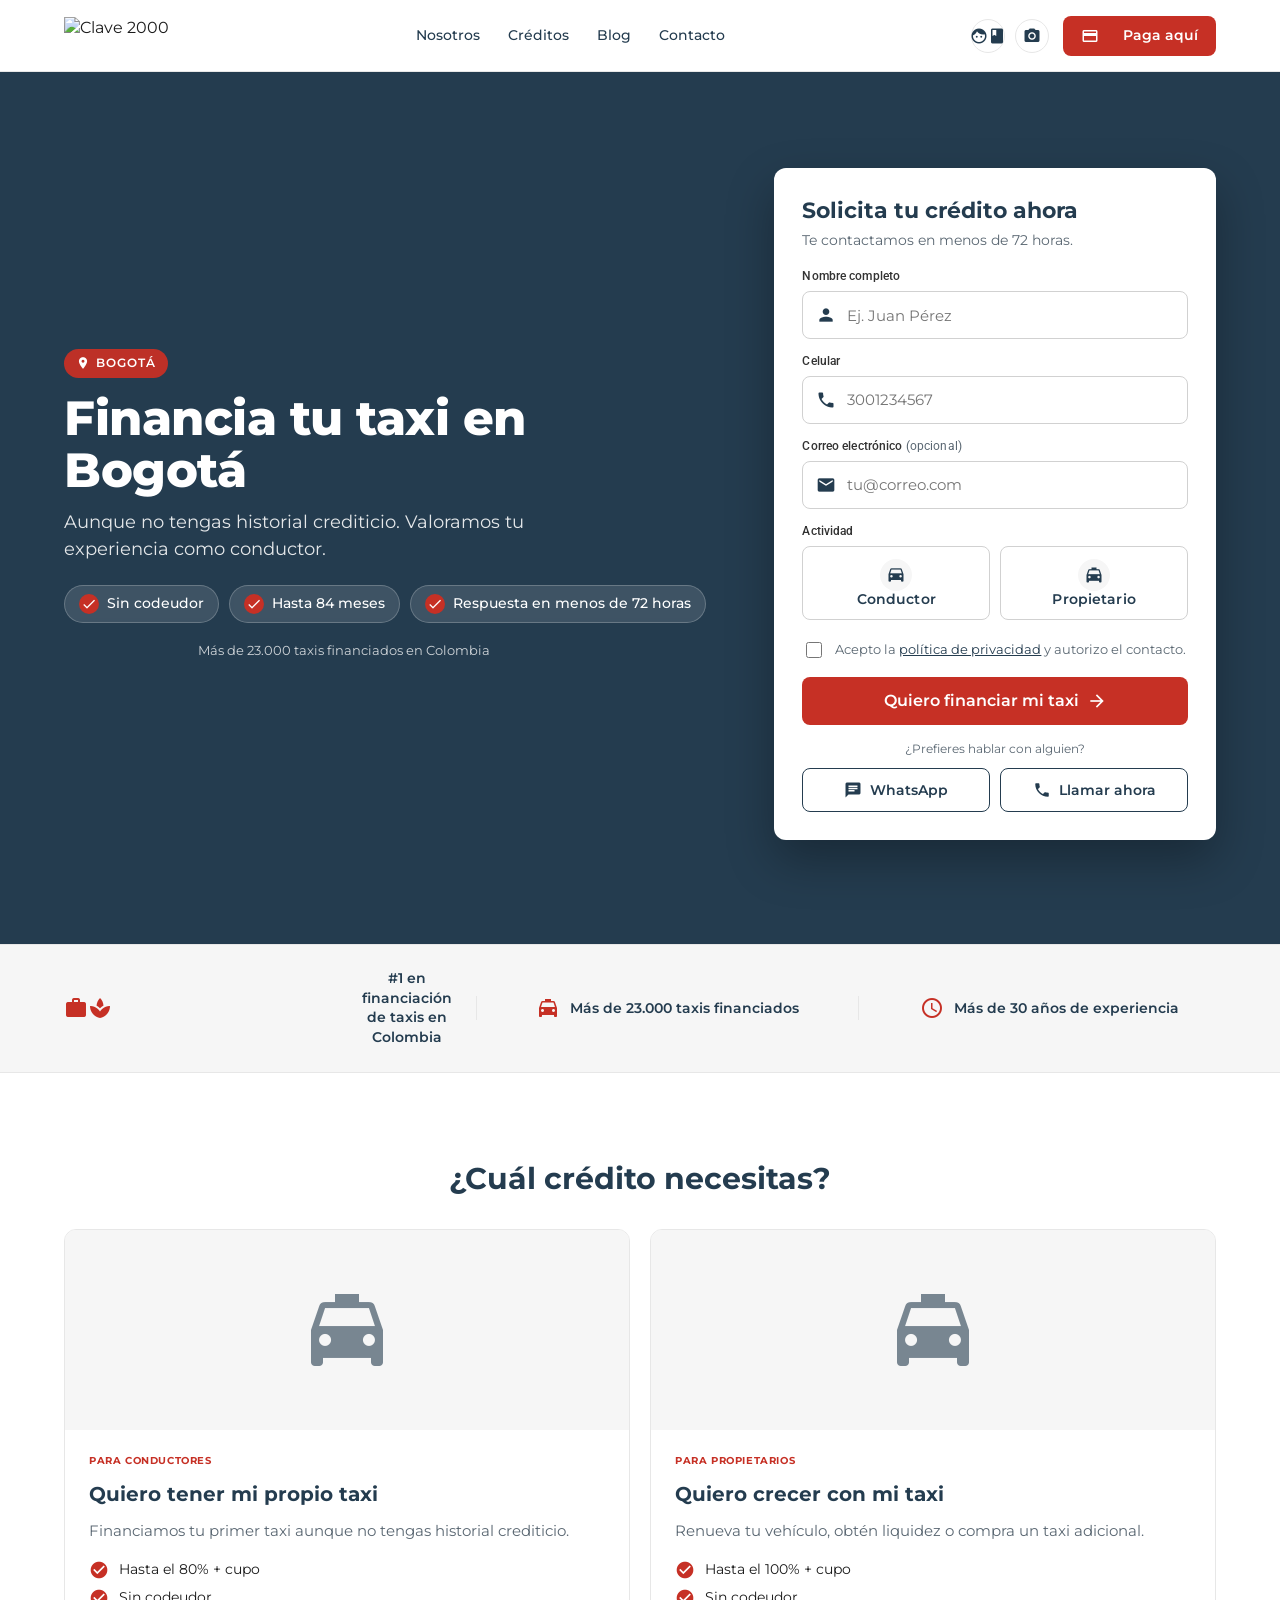
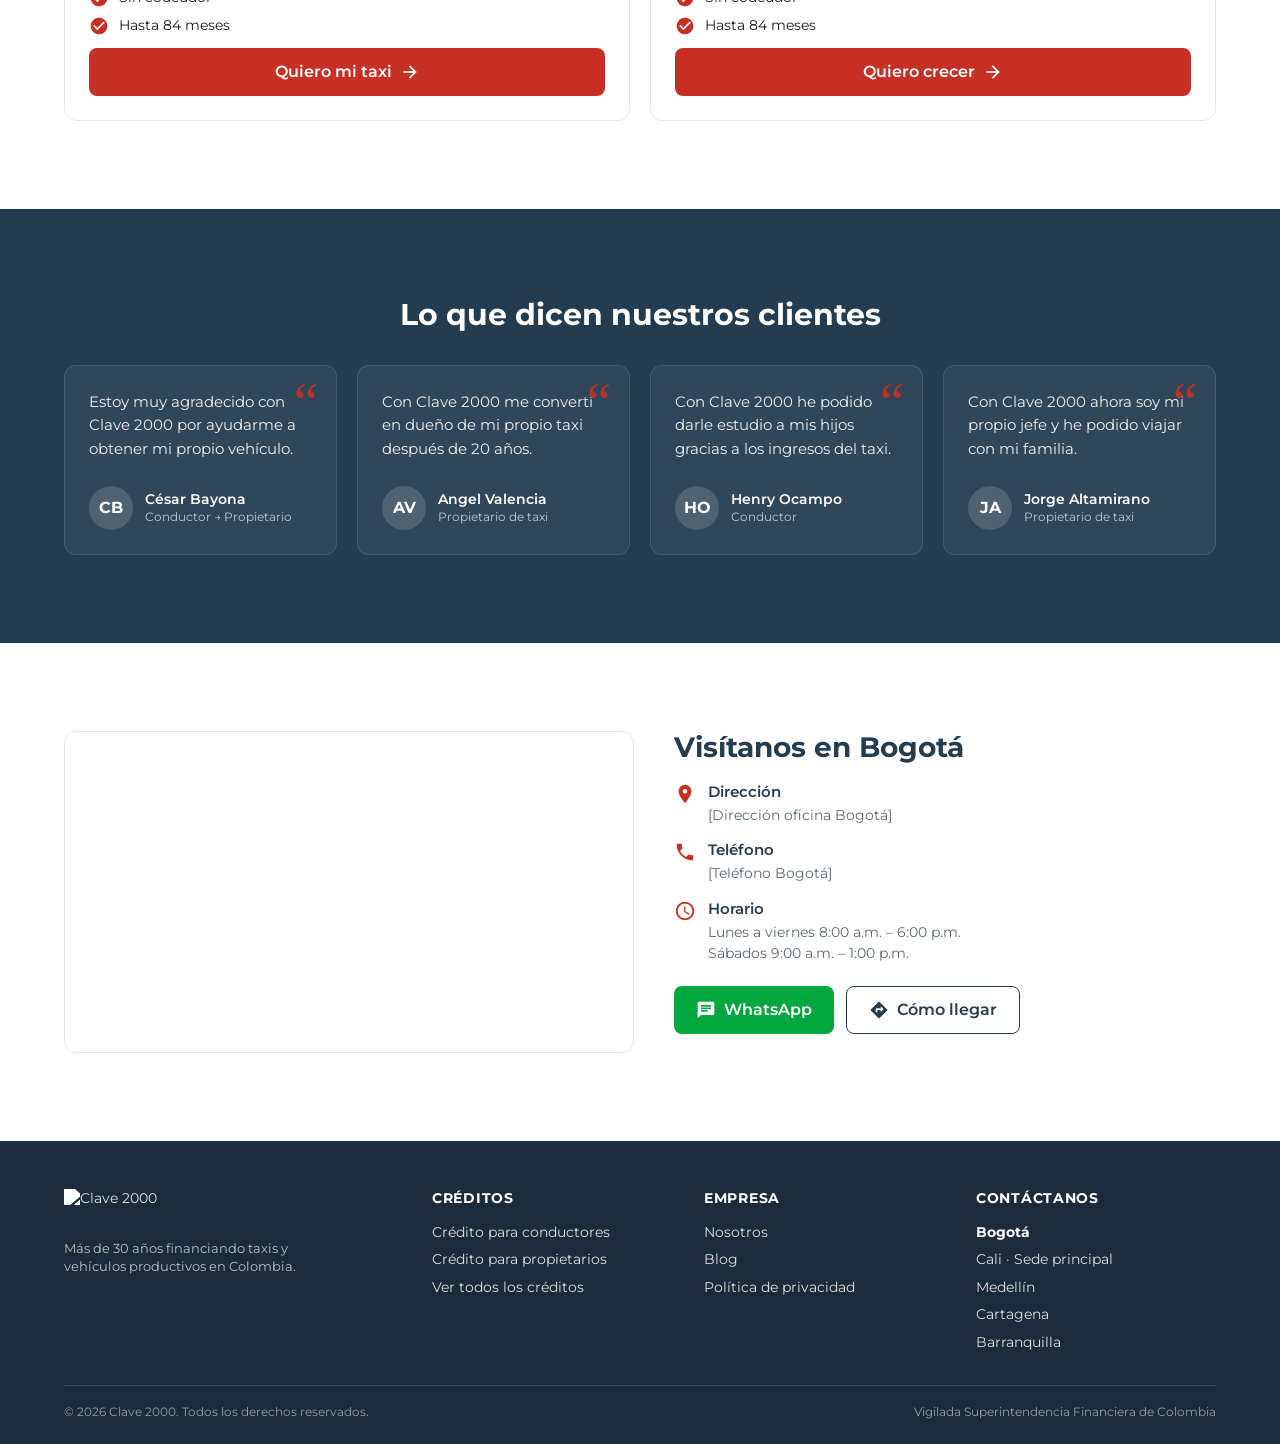
==== landing-taxistas-bogota-v1.html @ 1cb68891 "primera iteración" ====
<!doctype html>
<html lang="es">
<head>
<meta charset="utf-8" />
<meta name="viewport" content="width=device-width,initial-scale=1,viewport-fit=cover" />
<title>Crédito para taxistas en Bogotá | Clave 2000</title>
<meta name="description" content="Financia tu taxi en Bogotá con Clave 2000. Sin codeudor, hasta 84 meses y respuesta en menos de 72 horas. Más de 23.000 taxis financiados en Colombia." />

<!--
  CAMBIOS PRINCIPALES vs LANDING ACTUAL:
  1. Hero rediseñado: copy transaccional, geo-específico Bogotá, sin historial crediticio destacado
  2. Formulario en hero, simplificado a 4 campos (nombre, celular, correo opcional, actividad)
  3. WhatsApp y teléfono visibles en hero como canales alternativos
  4. Diferenciadores fuertes (sin codeudor, 84 meses, 72h) en hero, no enterrados
  5. Banda de trust con cifras reales (#1, 23.000+ taxis, 30+ años) — pendiente validar #1
  6. Sección de productos reducida a 2 cards (solo taxistas), copies outcome-focused
  7. Eliminadas referencias a camiones / vehículos productivos genéricos
  8. Nueva sección de oficina Bogotá con mapa
  9. Bugs corregidos: testimonios deduplicados, contador "Más de 0" reemplazado
  10. CTA principal: "Quiero financiar mi taxi" (outcome) reemplaza "Recibir asesoría" (process)
-->

<link rel="preconnect" href="https://fonts.googleapis.com" />
<link rel="preconnect" href="https://fonts.gstatic.com" crossorigin />
<link rel="preconnect" href="https://fonts.gstatic.com" crossorigin />
<link href="https://fonts.googleapis.com/css2?family=Montserrat:wght@400;500;600;700;800&family=Roboto:wght@400;500&display=swap" rel="stylesheet" />
<link href="https://fonts.googleapis.com/icon?family=Material+Icons" rel="stylesheet" />

<style>
/* =========================================================
   Design tokens — Clave 2000
   (Equivalente a colors_and_type.css del sistema de diseño)
   ========================================================= */
:root{
  --c-navy:#243C4F;
  --c-navy-90:rgba(36,60,79,0.9);
  --c-navy-70:rgba(36,60,79,0.7);
  --c-navy-60:rgba(36,60,79,0.6);
  --c-red:#C63025;
  --c-red-hover:#C52B27;
  --c-red-dark:#A82119;
  --c-white:#FFFFFF;
  --c-bg-soft:#F6F6F6;
  --c-bg-cool:#F2F4F6;
  --c-border:#E7E7E7;
  --c-border-strong:#D1D1D1;
  --c-text:#1B1B1B;
  --c-text-muted:#5A6772;
  --c-text-label:#333333;
  --c-whatsapp:#00A63E;

  --r-input:8px;
  --r-button:8px;
  --r-card:12px;
  --r-pill:200px;

  --h-input:48px;
  --h-button:48px;
  --h-navbar:72px;

  --shadow-card:0 8px 28px rgba(36,60,79,0.12);
  --shadow-form:0 20px 48px rgba(0,0,0,0.30);
  --shadow-focus:0 0 0 3px rgba(198,48,37,0.25);

  --font-display:'Montserrat',system-ui,-apple-system,Segoe UI,Roboto,sans-serif;
  --font-label:'Roboto','Montserrat',system-ui,sans-serif;

  --container:1200px;
  --gutter:24px;
}

*{box-sizing:border-box}
html,body{margin:0;padding:0}
body{
  font-family:var(--font-display);
  color:var(--c-text);
  background:var(--c-white);
  -webkit-font-smoothing:antialiased;
  -moz-osx-font-smoothing:grayscale;
  line-height:1.4;
}
img{max-width:100%;display:block}
a{color:inherit;text-decoration:none}
button{font-family:inherit;cursor:pointer;border:none;background:none}

.container{
  width:100%;
  max-width:var(--container);
  margin:0 auto;
  padding:0 var(--gutter);
}

/* Reusables ------------------------------------------------ */
.btn{
  display:inline-flex;
  align-items:center;
  justify-content:center;
  gap:8px;
  height:var(--h-button);
  padding:0 22px;
  border-radius:var(--r-button);
  font-family:var(--font-display);
  font-weight:600;
  font-size:16px;
  line-height:1;
  transition:background .15s ease, transform .15s ease, box-shadow .15s ease;
  min-height:44px;
  white-space:nowrap;
}
.btn:focus-visible{outline:none;box-shadow:var(--shadow-focus)}
.btn-primary{background:var(--c-red);color:#fff}
.btn-primary:hover{background:var(--c-red-hover)}
.btn-primary:active{background:var(--c-red-dark)}
.btn-outline{
  background:#fff;
  color:var(--c-navy);
  border:1px solid var(--c-navy);
}
.btn-outline:hover{background:var(--c-navy);color:#fff}
.btn-whatsapp{background:var(--c-whatsapp);color:#fff}
.btn-whatsapp:hover{filter:brightness(0.95)}
.btn-block{width:100%}

.material-icons{font-size:20px;line-height:1;vertical-align:middle}

.section{padding:64px 0}
.section h2{
  font-family:var(--font-display);
  font-weight:700;
  font-size:30px;
  color:var(--c-navy);
  margin:0 0 32px;
  text-align:center;
  line-height:1.2;
}

/* =========================================================
   NAVBAR
   ========================================================= */
.navbar{
  position:sticky;
  top:0;
  z-index:50;
  height:var(--h-navbar);
  background:#fff;
  border-bottom:1px solid var(--c-border);
}
.navbar .container{
  height:100%;
  display:flex;
  align-items:center;
  justify-content:space-between;
  gap:16px;
}
.nav-logo img{height:38px;width:auto}
.nav-links{
  display:flex;
  gap:28px;
  list-style:none;
  margin:0;
  padding:0;
  font-size:14px;
  font-weight:500;
  color:var(--c-navy);
}
.nav-links a:hover{color:var(--c-red)}
.nav-right{display:flex;align-items:center;gap:14px}
.nav-social{display:flex;gap:10px;color:var(--c-navy)}
.nav-social a{
  width:34px;height:34px;
  display:inline-flex;align-items:center;justify-content:center;
  border-radius:50%;
  border:1px solid var(--c-border);
  transition:background .15s ease, color .15s ease;
}
.nav-social a:hover{background:var(--c-navy);color:#fff;border-color:var(--c-navy)}

.nav-pay{
  display:inline-flex;
  align-items:center;
  gap:6px;
  padding:0 18px;
  height:40px;
  border-radius:var(--r-button);
  background:var(--c-red);
  color:#fff;
  font-weight:600;
  font-size:14px;
}
.nav-pay:hover{background:var(--c-red-hover)}
.nav-wa-mobile{
  display:none;
  align-items:center;
  justify-content:center;
  width:40px;height:40px;
  background:var(--c-whatsapp);
  color:#fff;
  border-radius:50%;
}
.nav-burger{
  display:none;
  width:40px;height:40px;
  align-items:center;justify-content:center;
  border-radius:8px;
  color:var(--c-navy);
}

/* =========================================================
   HERO
   ========================================================= */
.hero{
  position:relative;
  color:#fff;
  overflow:hidden;
  /* TODO_CLIENTE: validar que la imagen final muestre taxi amarillo + conductor + Bogotá.
     Imagen actual: assets/bogota.jpg + overlay navy para garantizar contraste del texto. */
  background-color:var(--c-navy);
  background-image:
    linear-gradient(180deg, rgba(36,60,79,0.55) 0%, rgba(36,60,79,0.78) 100%),
    url('assets/bogota.jpg');
  background-size:cover;
  background-position:center;
  background-repeat:no-repeat;
}
.hero-inner{
  display:grid;
  grid-template-columns:1fr;
  gap:32px;
  align-items:center;
  padding:56px 0 64px;
  position:relative;
  z-index:1;
}
.hero-visual{
  position:relative;
  display:flex;
  flex-direction:column;
  justify-content:center;
  padding:0;
  background:transparent;
}
.hero-eyebrow{
  display:inline-flex;
  align-items:center;
  gap:6px;
  font-size:12px;
  font-weight:600;
  letter-spacing:0.08em;
  text-transform:uppercase;
  color:#fff;
  background:rgba(198,48,37,0.95);
  padding:6px 12px;
  border-radius:var(--r-pill);
  align-self:flex-start;
  margin-bottom:14px;
}
.hero h1{
  font-family:var(--font-display);
  font-weight:800;
  font-size:32px;
  line-height:1.1;
  margin:0 0 12px;
  color:#fff;
  letter-spacing:-0.01em;
}
.hero .sub{
  font-size:16px;
  line-height:1.5;
  color:rgba(255,255,255,0.88);
  margin:0 0 22px;
  max-width:560px;
}
.chips{
  display:flex;
  flex-wrap:wrap;
  gap:10px;
  margin-bottom:18px;
}
.chip{
  display:inline-flex;
  align-items:center;
  gap:8px;
  background:rgba(255,255,255,0.12);
  border:1px solid rgba(255,255,255,0.22);
  color:#fff;
  font-weight:500;
  font-size:14px;
  padding:8px 14px;
  border-radius:var(--r-pill);
  backdrop-filter:blur(2px);
}
.chip .material-icons{color:#fff;background:var(--c-red);border-radius:50%;font-size:16px;padding:2px}
.trust-line{
  font-size:13px;
  color:rgba(255,255,255,0.78);
  display:flex;
  align-items:center;
  gap:6px;
}

/* Formulario card */
.form-card{
  background:#fff;
  color:var(--c-text);
  border-radius:var(--r-card);
  padding:28px;
  box-shadow:var(--shadow-form);
}
.form-card h2{
  text-align:left;
  margin:0 0 4px;
  font-size:22px;
  color:var(--c-navy);
  font-weight:700;
}
.form-card .muted{
  color:var(--c-text-muted);
  font-size:14px;
  margin:0 0 18px;
}
.field{margin-bottom:14px}
.field label{
  display:block;
  font-family:var(--font-label);
  font-weight:500;
  font-size:12px;
  color:var(--c-text-label);
  margin-bottom:6px;
  letter-spacing:0.01em;
}
.field label .opt{color:var(--c-text-muted);font-weight:400}
.input-wrap{
  position:relative;
  display:flex;
  align-items:center;
}
.input-wrap .material-icons{
  position:absolute;
  left:14px;
  top:50%;
  transform:translateY(-50%);
  color:var(--c-navy);
  font-size:20px;
  pointer-events:none;
}
.field input,
.field select{
  width:100%;
  height:var(--h-input);
  border:1px solid var(--c-border-strong);
  border-radius:var(--r-input);
  background:#fff;
  padding:0 14px 0 44px;
  font-family:var(--font-display);
  font-size:15px;
  color:var(--c-text);
  transition:border-color .15s ease, box-shadow .15s ease;
  appearance:none;
}
.field select{
  background-image:url("data:image/svg+xml;utf8,<svg xmlns='http://www.w3.org/2000/svg' width='12' height='8' viewBox='0 0 12 8' fill='none'><path d='M1 1l5 5 5-5' stroke='%23243C4F' stroke-width='2' stroke-linecap='round' stroke-linejoin='round'/></svg>");
  background-repeat:no-repeat;
  background-position:right 14px center;
  padding-right:36px;
}
.field input:focus,
.field select:focus{
  outline:none;
  border-color:var(--c-red);
  box-shadow:var(--shadow-focus);
}
.field.has-error input,
.field.has-error select{border-color:var(--c-red)}
.field .err{
  display:none;
  font-size:12px;
  color:var(--c-red);
  margin-top:4px;
}
.field.has-error .err{display:block}

.check{
  display:flex;
  align-items:flex-start;
  gap:10px;
  font-size:13px;
  color:var(--c-text-muted);
  margin:6px 0 16px;
  line-height:1.45;
}
.check input{margin-top:2px;accent-color:var(--c-red);width:16px;height:16px}
.check a{color:var(--c-navy);text-decoration:underline}

.alt-contact{
  margin-top:16px;
  text-align:center;
}
.alt-contact .alt-label{
  font-size:12px;
  color:var(--c-text-muted);
  margin-bottom:10px;
}
.alt-contact .alt-row{
  display:grid;
  grid-template-columns:1fr 1fr;
  gap:10px;
}
.alt-contact .btn{height:42px;font-size:14px;padding:0 12px}

/* Radio cards (Actividad) */
.radio-group{
  display:grid;
  grid-template-columns:1fr 1fr;
  gap:10px;
}
.radio-card{
  position:relative;
  display:flex;
  flex-direction:column;
  align-items:center;
  justify-content:center;
  gap:8px;
  padding:12px 6px;
  border:1.5px solid var(--c-border-strong);
  border-radius:var(--r-input);
  background:#fff;
  cursor:pointer;
  text-align:center;
  transition:border-color .15s ease, background .15s ease, transform .15s ease, box-shadow .15s ease;
}
.radio-card:hover{
  border-color:var(--c-navy);
  transform:translateY(-1px);
}
.radio-card input{
  position:absolute;
  opacity:0;
  inset:0;
  width:100%;
  height:100%;
  margin:0;
  cursor:pointer;
}
.radio-card .ico{
  width:32px;height:32px;
  border-radius:50%;
  background:var(--c-bg-soft);
  color:var(--c-navy);
  display:inline-flex;align-items:center;justify-content:center;
  transition:background .15s ease, color .15s ease;
}
.radio-card .ico .material-icons{font-size:20px}
.radio-card .label{
  font-family:var(--font-display);
  font-weight:600;
  font-size:14px;
  color:var(--c-navy);
  line-height:1.2;
  text-align:center;
  display:block;
  width:100%;
}
.radio-card:has(input:checked){
  border-color:var(--c-red);
  background:rgba(198,48,37,0.06);
  box-shadow:0 4px 14px rgba(198,48,37,0.10);
}
.radio-card:has(input:checked) .ico{
  background:var(--c-red);
  color:#fff;
}
.radio-card:has(input:checked) .label{color:var(--c-red)}
.radio-card:has(input:focus-visible){box-shadow:var(--shadow-focus)}
.field.has-error .radio-card{border-color:var(--c-red)}

/* Success state */
.form-success{
  display:none;
  text-align:center;
  padding:24px 8px;
}
.form-success .ok-ico{
  width:64px;height:64px;
  border-radius:50%;
  background:rgba(0,166,62,0.12);
  color:var(--c-whatsapp);
  display:inline-flex;align-items:center;justify-content:center;
  margin-bottom:16px;
}
.form-success .ok-ico .material-icons{font-size:40px}
.form-success h3{margin:0 0 8px;color:var(--c-navy);font-weight:700}
.form-success p{color:var(--c-text-muted);font-size:14px;margin:0 0 18px}
.form-card.is-sent .form-body{display:none}
.form-card.is-sent .form-success{display:block}

/* =========================================================
   TRUST BAND
   ========================================================= */
.trust-band{
  background:var(--c-bg-soft);
  padding:24px 0;
  border-top:1px solid var(--c-border);
  border-bottom:1px solid var(--c-border);
}
.trust-band .container{
  display:grid;
  grid-template-columns:1fr;
  gap:18px;
  align-items:center;
  text-align:center;
}
.trust-item{
  display:flex;
  align-items:center;
  justify-content:center;
  gap:10px;
  font-weight:600;
  font-size:14px;
  color:var(--c-navy);
  font-family:var(--font-display);
}
.trust-item .material-icons{color:var(--c-red);font-size:24px}

/* =========================================================
   PRODUCTOS
   ========================================================= */
.productos{background:#fff}
.cards{
  display:grid;
  grid-template-columns:1fr;
  gap:20px;
}
.product-card{
  border:1px solid var(--c-border);
  border-radius:var(--r-card);
  overflow:hidden;
  background:#fff;
  display:flex;
  flex-direction:column;
  transition:transform .2s ease, box-shadow .2s ease;
}
.product-card:hover{
  transform:translateY(-3px);
  box-shadow:var(--shadow-card);
}
.product-img{
  height:200px;
  background:var(--c-bg-soft);
  display:flex;align-items:center;justify-content:center;
  overflow:hidden;
}
.product-img img{width:100%;height:100%;object-fit:cover}
.product-img .placeholder-ico{font-size:96px;color:var(--c-navy-60)}
.product-body{padding:24px;display:flex;flex-direction:column;gap:12px;flex:1}
.eyebrow{
  font-family:var(--font-display);
  font-weight:700;
  font-size:10px;
  letter-spacing:0.06em;
  text-transform:uppercase;
  color:var(--c-red);
}
.product-body h3{
  margin:0;
  font-size:20px;
  font-weight:700;
  color:var(--c-navy);
}
.product-body p{
  margin:0;
  font-size:15px;
  color:var(--c-text-muted);
  line-height:1.5;
}
.benefit-list{
  list-style:none;
  padding:0;
  margin:6px 0 0;
  display:flex;
  flex-direction:column;
  gap:8px;
}
.benefit-list li{
  display:flex;
  align-items:center;
  gap:10px;
  font-size:14px;
  color:var(--c-text);
}
.benefit-list .material-icons{
  color:var(--c-red);
  font-size:20px;
}
.product-body .btn{margin-top:auto}

/* =========================================================
   TESTIMONIOS
   ========================================================= */
.testimonios{
  background:var(--c-navy);
  color:#fff;
}
.testimonios h2{color:#fff}
.testi-grid{
  display:grid;
  grid-template-columns:1fr;
  gap:20px;
}
.testi-card{
  background:rgba(255,255,255,0.06);
  border:1px solid rgba(255,255,255,0.10);
  border-radius:var(--r-card);
  padding:24px;
  position:relative;
}
.testi-card .quote-mark{
  font-family:Georgia,serif;
  font-size:54px;
  line-height:1;
  color:var(--c-red);
  position:absolute;
  top:10px;
  right:18px;
  opacity:0.9;
}
.testi-card .quote{
  font-size:15px;
  line-height:1.55;
  color:rgba(255,255,255,0.92);
  margin:0 0 18px;
  min-height:78px;
}
.testi-author{
  display:flex;
  align-items:center;
  gap:12px;
}
.avatar{
  width:44px;height:44px;
  border-radius:50%;
  background:rgba(255,255,255,0.15) center/cover;
  display:flex;align-items:center;justify-content:center;
  font-weight:700;
  color:#fff;
  font-size:16px;
}
.testi-name{font-weight:600;font-size:14px;color:#fff}
.testi-meta{font-size:12px;color:rgba(255,255,255,0.7)}

/* =========================================================
   OFICINA BOGOTÁ
   ========================================================= */
.oficina{background:#fff}
.oficina-grid{
  display:grid;
  grid-template-columns:1fr;
  gap:28px;
  align-items:stretch;
}
.map-wrap{
  border-radius:var(--r-card);
  overflow:hidden;
  border:1px solid var(--c-border);
  min-height:320px;
}
.map-wrap iframe{
  width:100%;
  height:100%;
  min-height:320px;
  border:0;
  display:block;
}
.oficina-info h2{text-align:left;margin-bottom:16px;font-size:28px}
.info-list{
  list-style:none;
  padding:0;
  margin:0 0 22px;
  display:flex;
  flex-direction:column;
  gap:14px;
}
.info-list li{
  display:flex;
  gap:12px;
  align-items:flex-start;
  font-size:15px;
  color:var(--c-text);
}
.info-list .material-icons{
  color:var(--c-red);
  font-size:22px;
  margin-top:2px;
  flex-shrink:0;
}
.info-list strong{display:block;color:var(--c-navy);font-weight:600;margin-bottom:2px}
.info-list span{color:var(--c-text-muted);font-size:14px}
.oficina-cta{display:flex;gap:12px;flex-wrap:wrap}

/* =========================================================
   FOOTER
   ========================================================= */
.footer{
  background:#1A2C3B;
  color:rgba(255,255,255,0.85);
  padding:48px 0 24px;
  font-size:14px;
}
.footer-grid{
  display:grid;
  grid-template-columns:1fr;
  gap:32px;
  margin-bottom:32px;
}
.footer h4{
  color:#fff;
  font-size:14px;
  font-weight:700;
  margin:0 0 14px;
  text-transform:uppercase;
  letter-spacing:0.05em;
}
.footer ul{list-style:none;margin:0;padding:0;display:flex;flex-direction:column;gap:8px}
.footer a:hover{color:var(--c-red)}
.footer-logo img{height:36px;margin-bottom:14px;filter:brightness(0) invert(1)}
.footer-bottom{
  border-top:1px solid rgba(255,255,255,0.12);
  padding-top:18px;
  font-size:12px;
  color:rgba(255,255,255,0.55);
  display:flex;
  justify-content:space-between;
  flex-wrap:wrap;
  gap:10px;
}

/* Sticky WhatsApp mobile */
.fab-wa{
  position:fixed;
  right:16px;
  bottom:16px;
  width:56px;height:56px;
  border-radius:50%;
  background:var(--c-whatsapp);
  color:#fff;
  display:none;
  align-items:center;justify-content:center;
  box-shadow:0 10px 24px rgba(0,166,62,0.35);
  z-index:60;
}
.fab-wa .material-icons{font-size:30px}

/* =========================================================
   BREAKPOINTS
   ========================================================= */
@media (min-width:768px){
  .hero h1{font-size:42px}
  .hero .sub{font-size:18px}
  .trust-band .container{
    grid-template-columns:1fr 1fr 1fr;
    gap:24px;
  }
  .trust-band .trust-item{justify-content:center;border-left:1px solid var(--c-border);padding-left:24px}
  .trust-band .trust-item:first-child{border-left:none;padding-left:0}
  .cards{grid-template-columns:1fr 1fr}
  .testi-grid{grid-template-columns:1fr 1fr}
  .oficina-grid{grid-template-columns:1.05fr 1fr;gap:40px}
  .alt-contact .alt-row{grid-template-columns:1fr 1fr}
  .footer-grid{grid-template-columns:1.4fr 1fr 1fr 1fr}
}

@media (min-width:1024px){
  .hero-inner{
    grid-template-columns:6fr 4fr;
    gap:48px;
    padding:96px 0 104px;
    min-height:520px;
  }
  .hero h1{font-size:48px;max-width:560px}
  .hero .sub{font-size:18px}
  .testi-grid{grid-template-columns:repeat(4,1fr)}
  .section{padding:88px 0}
}

@media (max-width:767px){
  .nav-links,.nav-social,.nav-pay{display:none}
  .nav-burger{display:inline-flex}
  .nav-wa-mobile{display:inline-flex}
  .fab-wa{display:inline-flex}
  .hero-inner{padding:36px 0 40px;min-height:360px}
  .hero h1{font-size:30px}
  .form-card{padding:22px;margin:0}
  .section{padding:48px 0}
  .section h2{font-size:24px;margin-bottom:24px}
  .oficina-info h2{font-size:22px}
}
</style>
</head>

<body>

<!-- =========================================================
     NAVBAR
     ========================================================= -->
<header class="navbar" role="banner">
  <div class="container">
    <a class="nav-logo" href="https://www.clave2000.com.co/" aria-label="Ir al inicio de Clave 2000">
      <img src="https://www.clave2000.com.co/wp-content/uploads/2026/03/LOGO-C2K-02.svg" alt="Clave 2000" />
    </a>

    <nav aria-label="Menú principal">
      <ul class="nav-links">
        <li><a href="https://www.clave2000.com.co/nosotros/">Nosotros</a></li>
        <li><a href="https://www.clave2000.com.co/creditos/">Créditos</a></li>
        <li><a href="https://www.clave2000.com.co/blog/">Blog</a></li>
        <li><a href="https://www.clave2000.com.co/contacto/">Contacto</a></li>
      </ul>
    </nav>

    <div class="nav-right">
      <div class="nav-social" aria-label="Redes sociales">
        <a href="#" aria-label="Facebook"><span class="material-icons" style="font-size:18px">facebook</span></a>
        <a href="#" aria-label="Instagram"><span class="material-icons" style="font-size:18px">photo_camera</span></a>
      </div>
      <a class="nav-pay" href="https://www.clave2000.com.co/paga-aqui/">
        <span class="material-icons" style="font-size:18px">payments</span> Paga aquí
      </a>
      <!-- TODO_CLIENTE: reemplazar el número placeholder por el número real de WhatsApp Bogotá -->
      <a class="nav-wa-mobile"
         href="https://wa.me/57XXXXXXXXXX?text=Hola%2C%20quiero%20información%20sobre%20crédito%20para%20mi%20taxi%20en%20Bogotá"
         aria-label="WhatsApp Clave 2000">
        <span class="material-icons" style="font-size:22px">chat</span>
      </a>
      <button class="nav-burger" aria-label="Abrir menú" type="button">
        <span class="material-icons">menu</span>
      </button>
    </div>
  </div>
</header>

<!-- =========================================================
     HERO
     ========================================================= -->
<section class="hero" aria-label="Crédito para taxistas en Bogotá">
  <div class="container">
    <div class="hero-inner">

      <!-- Columna izquierda: imagen + copy -->
      <div class="hero-visual" role="img"
           aria-label="Taxi amarillo recorriendo Bogotá">
        <span class="hero-eyebrow">
          <span class="material-icons" style="font-size:14px">place</span> Bogotá
        </span>

        <h1>Financia tu taxi en Bogotá</h1>
        <p class="sub">Aunque no tengas historial crediticio. Valoramos tu experiencia como conductor.</p>

        <div class="chips" role="list">
          <span class="chip" role="listitem">
            <span class="material-icons">check</span> Sin codeudor
          </span>
          <span class="chip" role="listitem">
            <span class="material-icons">check</span> Hasta 84 meses
          </span>
          <span class="chip" role="listitem">
            <span class="material-icons">check</span> Respuesta en menos de 72 horas
          </span>
        </div>

        <div class="trust-line">
          <span class="material-icons" style="font-size:16px">verified</span>
          Más de 23.000 taxis financiados en Colombia
        </div>
      </div>

      <!-- Columna derecha: formulario -->
      <aside class="form-card" id="form-card" aria-label="Formulario de solicitud de crédito">

        <div class="form-body">
          <h2>Solicita tu crédito ahora</h2>
          <p class="muted">Te contactamos en menos de 72 horas.</p>

          <!-- GTM: dispatch event 'envio_formulario_hero_bogota' on submit success -->
          <form id="lead-form" novalidate>
            <div class="field" data-field="nombre">
              <label for="nombre">Nombre completo</label>
              <div class="input-wrap">
                <span class="material-icons">person</span>
                <input type="text" id="nombre" name="nombre" autocomplete="name"
                       required minlength="3" placeholder="Ej. Juan Pérez" />
              </div>
              <div class="err">Por favor escribe tu nombre completo.</div>
            </div>

            <div class="field" data-field="celular">
              <label for="celular">Celular</label>
              <div class="input-wrap">
                <span class="material-icons">phone</span>
                <input type="tel" id="celular" name="celular" autocomplete="tel-national"
                       required inputmode="numeric" maxlength="10" placeholder="3001234567" />
              </div>
              <div class="err">Ingresa un celular válido de 10 dígitos.</div>
            </div>

            <div class="field" data-field="correo">
              <label for="correo">Correo electrónico <span class="opt">(opcional)</span></label>
              <div class="input-wrap">
                <span class="material-icons">mail</span>
                <input type="email" id="correo" name="correo" autocomplete="email"
                       placeholder="tu@correo.com" />
              </div>
              <div class="err">Ingresa un correo válido o déjalo en blanco.</div>
            </div>

            <div class="field" data-field="actividad" role="radiogroup" aria-label="Actividad">
              <label>Actividad</label>
              <div class="radio-group">
                <label class="radio-card">
                  <input type="radio" name="actividad" value="conductor" required />
                  <span class="ico"><span class="material-icons">drive_eta</span></span>
                  <span class="label">Conductor</span>
                </label>
                <label class="radio-card">
                  <input type="radio" name="actividad" value="propietario" required />
                  <span class="ico"><span class="material-icons">local_taxi</span></span>
                  <span class="label">Propietario</span>
                </label>
              </div>
              <div class="err">Selecciona tu actividad.</div>
            </div>

            <!-- TODO_CLIENTE: validar con área legal de Clave 2000 si es viable consolidar los
                 dos checkboxes legales originales en uno solo. Si no es viable, devolver el
                 checkbox de tratamiento de datos por separado. -->
            <label class="check">
              <input type="checkbox" id="acepto" name="acepto" required />
              <span>
                Acepto la <a href="https://www.clave2000.com.co/politicas-de-privacidad/" target="_blank" rel="noopener">política de privacidad</a>
                y autorizo el contacto.
              </span>
            </label>

            <button type="submit" class="btn btn-primary btn-block" id="submit-btn">
              Quiero financiar mi taxi
              <span class="material-icons">arrow_forward</span>
            </button>
          </form>

          <div class="alt-contact">
            <div class="alt-label">¿Prefieres hablar con alguien?</div>
            <div class="alt-row">
              <!-- TODO_CLIENTE: número real de WhatsApp Bogotá -->
              <!-- GTM: dispatch event 'click_whatsapp_hero' on click -->
              <a class="btn btn-outline" id="wa-hero"
                 href="https://wa.me/57XXXXXXXXXX?text=Hola%2C%20quiero%20información%20sobre%20crédito%20para%20mi%20taxi%20en%20Bogotá">
                <span class="material-icons" style="font-size:18px">chat</span> WhatsApp
              </a>
              <!-- TODO_CLIENTE: teléfono real oficina Bogotá -->
              <!-- GTM: dispatch event 'click_telefono_hero' on click -->
              <a class="btn btn-outline" id="tel-hero" href="tel:+57XXXXXXXXXX">
                <span class="material-icons" style="font-size:18px">phone</span> Llamar ahora
              </a>
            </div>
          </div>
        </div>

        <!-- Estado de éxito -->
        <div class="form-success" role="status" aria-live="polite">
          <div class="ok-ico"><span class="material-icons">check_circle</span></div>
          <h3>¡Listo! Te contactamos en menos de 24 horas.</h3>
          <p>Un asesor de Clave 2000 en Bogotá se comunicará contigo al número que registraste.</p>
          <button type="button" class="btn btn-outline" id="back-btn">Volver al inicio</button>
        </div>
      </aside>

    </div>
  </div>
</section>

<!-- =========================================================
     BANDA DE CONFIANZA
     ========================================================= -->
<section class="trust-band" aria-label="Cifras de confianza">
  <div class="container">
    <!-- TODO_CLIENTE: el claim "#1 en financiación de taxis en Colombia" debe ser validado
         con fuente verificable antes de publicar. Si no se puede sustentar, reemplazar
         por una variante defendible (ej. "Líderes en financiación de taxis en Colombia"). -->
    <div class="trust-item">
      <span class="material-icons">workspace_premium</span>
      #1 en financiación de taxis en Colombia
    </div>
    <div class="trust-item">
      <span class="material-icons">local_taxi</span>
      Más de 23.000 taxis financiados
    </div>
    <div class="trust-item">
      <span class="material-icons">schedule</span>
      Más de 30 años de experiencia
    </div>
  </div>
</section>

<!-- =========================================================
     PRODUCTOS
     ========================================================= -->
<section class="section productos" id="productos">
  <div class="container">
    <h2>¿Cuál crédito necesitas?</h2>

    <div class="cards">

      <!-- Card 1: Conductores -->
      <article class="product-card">
        <div class="product-img">
          <!-- TODO_CLIENTE: foto real de taxi (solo taxi, sin camión). Placeholder actual usa
               imagen del sitio actual de Clave 2000. -->
          <img src="https://www.clave2000.com.co/wp-content/uploads/2025/12/Credito-para-conductores.png"
               alt="Taxi amarillo en Bogotá — crédito para conductores"
               loading="lazy" onerror="this.outerHTML='<span class=\'material-icons placeholder-ico\'>local_taxi</span>'" />
        </div>
        <div class="product-body">
          <div class="eyebrow">Para conductores</div>
          <h3>Quiero tener mi propio taxi</h3>
          <p>Financiamos tu primer taxi aunque no tengas historial crediticio.</p>
          <ul class="benefit-list">
            <li><span class="material-icons">check_circle</span> Hasta el 80% + cupo</li>
            <li><span class="material-icons">check_circle</span> Sin codeudor</li>
            <li><span class="material-icons">check_circle</span> Hasta 84 meses</li>
          </ul>
          <!-- GTM: dispatch event 'click_cta_producto_conductor' on click -->
          <a class="btn btn-primary" href="#form-card" data-scroll-to-form>
            Quiero mi taxi
            <span class="material-icons">arrow_forward</span>
          </a>
        </div>
      </article>

      <!-- Card 2: Propietarios -->
      <article class="product-card">
        <div class="product-img">
          <!-- TODO_CLIENTE: foto real de taxi (otro ángulo). Placeholder actual usa imagen del sitio actual. -->
          <img src="https://www.clave2000.com.co/wp-content/uploads/2026/01/Credito-para-propietarios-2.png"
               alt="Taxi amarillo — crédito para propietarios"
               loading="lazy" onerror="this.outerHTML='<span class=\'material-icons placeholder-ico\'>local_taxi</span>'" />
        </div>
        <div class="product-body">
          <div class="eyebrow">Para propietarios</div>
          <h3>Quiero crecer con mi taxi</h3>
          <p>Renueva tu vehículo, obtén liquidez o compra un taxi adicional.</p>
          <ul class="benefit-list">
            <!-- TODO_CLIENTE: claim "Hasta el 100% + cupo" debe ser validado con el área de
                 producto/crédito. Si en la llamada de seguimiento no se cumple literalmente,
                 destruye conversión real. Sustituir por la cifra defendible. -->
            <li><span class="material-icons">check_circle</span> Hasta el 100% + cupo</li>
            <li><span class="material-icons">check_circle</span> Sin codeudor</li>
            <li><span class="material-icons">check_circle</span> Hasta 84 meses</li>
          </ul>
          <!-- GTM: dispatch event 'click_cta_producto_propietario' on click -->
          <a class="btn btn-primary" href="#form-card" data-scroll-to-form>
            Quiero crecer
            <span class="material-icons">arrow_forward</span>
          </a>
        </div>
      </article>

    </div>
  </div>
</section>

<!-- =========================================================
     TESTIMONIOS
     ========================================================= -->
<section class="section testimonios" aria-label="Testimonios de clientes">
  <div class="container">
    <h2>Lo que dicen nuestros clientes</h2>

    <!-- TODO_CLIENTE: priorizar testimonios reales de Bogotá. Los actuales son los testimonios
         únicos disponibles en el sitio público, deduplicados. -->
    <div class="testi-grid">

      <article class="testi-card">
        <span class="quote-mark" aria-hidden="true">&ldquo;</span>
        <p class="quote">Estoy muy agradecido con Clave 2000 por ayudarme a obtener mi propio vehículo.</p>
        <div class="testi-author">
          <div class="avatar" aria-hidden="true">CB</div>
          <div>
            <div class="testi-name">César Bayona</div>
            <div class="testi-meta">Conductor → Propietario</div>
          </div>
        </div>
      </article>

      <article class="testi-card">
        <span class="quote-mark" aria-hidden="true">&ldquo;</span>
        <p class="quote">Con Clave 2000 me convertí en dueño de mi propio taxi después de 20 años.</p>
        <div class="testi-author">
          <div class="avatar" aria-hidden="true">AV</div>
          <div>
            <div class="testi-name">Angel Valencia</div>
            <div class="testi-meta">Propietario de taxi</div>
          </div>
        </div>
      </article>

      <article class="testi-card">
        <span class="quote-mark" aria-hidden="true">&ldquo;</span>
        <p class="quote">Con Clave 2000 he podido darle estudio a mis hijos gracias a los ingresos del taxi.</p>
        <div class="testi-author">
          <div class="avatar" aria-hidden="true">HO</div>
          <div>
            <div class="testi-name">Henry Ocampo</div>
            <div class="testi-meta">Conductor</div>
          </div>
        </div>
      </article>

      <article class="testi-card">
        <span class="quote-mark" aria-hidden="true">&ldquo;</span>
        <p class="quote">Con Clave 2000 ahora soy mi propio jefe y he podido viajar con mi familia.</p>
        <div class="testi-author">
          <div class="avatar" aria-hidden="true">JA</div>
          <div>
            <div class="testi-name">Jorge Altamirano</div>
            <div class="testi-meta">Propietario de taxi</div>
          </div>
        </div>
      </article>

    </div>
  </div>
</section>

<!-- =========================================================
     OFICINA BOGOTÁ
     ========================================================= -->
<section class="section oficina" aria-label="Oficina Bogotá">
  <div class="container">
    <div class="oficina-grid">

      <div class="map-wrap">
        <!-- TODO_CLIENTE: reemplazar el src del iframe por las coordenadas exactas de la oficina Bogotá.
             Mientras tanto, mapa de Bogotá centro como placeholder. -->
        <iframe
          title="Ubicación oficina Clave 2000 Bogotá"
          src="https://www.google.com/maps?q=Bogot%C3%A1%2C+Colombia&output=embed"
          loading="lazy"
          referrerpolicy="no-referrer-when-downgrade"
          allowfullscreen></iframe>
      </div>

      <div class="oficina-info">
        <h2>Visítanos en Bogotá</h2>

        <ul class="info-list">
          <li>
            <span class="material-icons">location_on</span>
            <div>
              <strong>Dirección</strong>
              <!-- TODO_CLIENTE: dirección exacta de la oficina Bogotá -->
              <span>[Dirección oficina Bogotá]</span>
            </div>
          </li>
          <li>
            <span class="material-icons">phone</span>
            <div>
              <strong>Teléfono</strong>
              <!-- TODO_CLIENTE: teléfono real oficina Bogotá -->
              <span>[Teléfono Bogotá]</span>
            </div>
          </li>
          <li>
            <span class="material-icons">schedule</span>
            <div>
              <strong>Horario</strong>
              <span>Lunes a viernes 8:00 a.m. – 6:00 p.m.<br/>Sábados 9:00 a.m. – 1:00 p.m.</span>
            </div>
          </li>
        </ul>

        <div class="oficina-cta">
          <!-- TODO_CLIENTE: número real de WhatsApp Bogotá -->
          <a class="btn btn-whatsapp"
             href="https://wa.me/57XXXXXXXXXX?text=Hola%2C%20quiero%20visitar%20la%20oficina%20de%20Bogotá">
            <span class="material-icons">chat</span> WhatsApp
          </a>
          <!-- TODO_CLIENTE: link real de directions a la oficina Bogotá -->
          <a class="btn btn-outline" href="https://www.google.com/maps/dir/?api=1&destination=Bogot%C3%A1" target="_blank" rel="noopener">
            <span class="material-icons">directions</span> Cómo llegar
          </a>
        </div>
      </div>

    </div>
  </div>
</section>

<!-- =========================================================
     FOOTER
     ========================================================= -->
<footer class="footer" role="contentinfo">
  <div class="container">
    <div class="footer-grid">
      <div>
        <div class="footer-logo">
          <img src="https://www.clave2000.com.co/wp-content/uploads/2026/03/LOGO-C2K-02.svg" alt="Clave 2000" />
        </div>
        <p style="color:rgba(255,255,255,0.7);font-size:13px;max-width:280px;margin:0">
          Más de 30 años financiando taxis y vehículos productivos en Colombia.
        </p>
      </div>

      <div>
        <h4>Créditos</h4>
        <ul>
          <li><a href="#productos">Crédito para conductores</a></li>
          <li><a href="#productos">Crédito para propietarios</a></li>
          <li><a href="https://www.clave2000.com.co/creditos/">Ver todos los créditos</a></li>
        </ul>
      </div>

      <div>
        <h4>Empresa</h4>
        <ul>
          <li><a href="https://www.clave2000.com.co/nosotros/">Nosotros</a></li>
          <li><a href="https://www.clave2000.com.co/blog/">Blog</a></li>
          <li><a href="https://www.clave2000.com.co/politicas-de-privacidad/">Política de privacidad</a></li>
        </ul>
      </div>

      <div>
        <h4>Contáctanos</h4>
        <ul>
          <li><strong style="color:#fff">Bogotá</strong></li>
          <li>Cali · Sede principal</li>
          <li>Medellín</li>
          <li>Cartagena</li>
          <li>Barranquilla</li>
        </ul>
      </div>
    </div>

    <div class="footer-bottom">
      <span>© <span id="yr"></span> Clave 2000. Todos los derechos reservados.</span>
      <span>Vigilada Superintendencia Financiera de Colombia</span>
    </div>
  </div>
</footer>

<!-- FAB de WhatsApp mobile -->
<!-- TODO_CLIENTE: número real de WhatsApp Bogotá -->
<!-- GTM: dispatch event 'click_whatsapp_fab' on click -->
<a class="fab-wa"
   href="https://wa.me/57XXXXXXXXXX?text=Hola%2C%20quiero%20información%20sobre%20crédito%20para%20mi%20taxi%20en%20Bogotá"
   aria-label="Contactar por WhatsApp">
  <span class="material-icons">chat</span>
</a>

<script>
(function(){
  document.getElementById('yr').textContent = new Date().getFullYear();

  // Scroll suave a formulario desde CTAs de productos
  document.querySelectorAll('[data-scroll-to-form]').forEach(function(el){
    el.addEventListener('click', function(e){
      e.preventDefault();
      var target = document.getElementById('form-card');
      if(target){
        target.scrollIntoView({behavior:'smooth', block:'start'});
        var firstInput = target.querySelector('input,select');
        if(firstInput) setTimeout(function(){firstInput.focus();}, 600);
      }
    });
  });

  // Validación + envío del formulario
  var form = document.getElementById('lead-form');
  var submitBtn = document.getElementById('submit-btn');
  var formCard = document.getElementById('form-card');
  var backBtn = document.getElementById('back-btn');

  function setError(name, hasErr){
    var f = form.querySelector('[data-field="' + name + '"]');
    if(!f) return;
    f.classList.toggle('has-error', !!hasErr);
  }

  function validate(){
    var ok = true;

    var nombre = form.nombre.value.trim();
    if(nombre.length < 3){ setError('nombre', true); ok = false; } else setError('nombre', false);

    var celular = form.celular.value.replace(/\D/g,'');
    form.celular.value = celular;
    if(celular.length !== 10){ setError('celular', true); ok = false; } else setError('celular', false);

    var correo = form.correo.value.trim();
    if(correo.length > 0){
      var emailOk = /^[^\s@]+@[^\s@]+\.[^\s@]+$/.test(correo);
      if(!emailOk){ setError('correo', true); ok = false; } else setError('correo', false);
    } else setError('correo', false);

    var actividadEl = form.querySelector('input[name="actividad"]:checked');
    var actividad = actividadEl ? actividadEl.value : '';
    if(!actividad){ setError('actividad', true); ok = false; } else setError('actividad', false);

    if(!form.acepto.checked){ ok = false; form.acepto.focus(); }

    return ok;
  }

  // Validación en vivo: limpia errores cuando el usuario corrige
  ['nombre','celular','correo'].forEach(function(name){
    var el = form[name];
    if(!el) return;
    el.addEventListener('input', function(){ setError(name, false); });
    el.addEventListener('change', function(){ setError(name, false); });
  });
  form.querySelectorAll('input[name="actividad"]').forEach(function(r){
    r.addEventListener('change', function(){ setError('actividad', false); });
  });

  // Solo dígitos en celular
  form.celular.addEventListener('input', function(){
    this.value = this.value.replace(/\D/g,'').slice(0,10);
  });

  form.addEventListener('submit', function(e){
    e.preventDefault();
    if(!validate()) return;

    submitBtn.disabled = true;
    submitBtn.innerHTML = 'Enviando…';

    // TODO_CLIENTE: aquí debe conectarse el endpoint real del CRM de Clave 2000.
    // Por ahora simulamos el envío para que la gerente pueda ver el estado de éxito.
    setTimeout(function(){
      // GTM: dispatch event 'envio_formulario_hero_bogota' on submit success
      if(window.dataLayer){
        var sel = form.querySelector('input[name="actividad"]:checked');
        window.dataLayer.push({
          event:'envio_formulario_hero_bogota',
          actividad: sel ? sel.value : '',
          ciudad:'bogota'
        });
      }
      formCard.classList.add('is-sent');
      formCard.scrollIntoView({behavior:'smooth', block:'start'});
    }, 600);
  });

  backBtn.addEventListener('click', function(){
    formCard.classList.remove('is-sent');
    form.reset();
    submitBtn.disabled = false;
    submitBtn.innerHTML = 'Quiero financiar mi taxi <span class="material-icons">arrow_forward</span>';
  });
})();
</script>

</body>
</html>
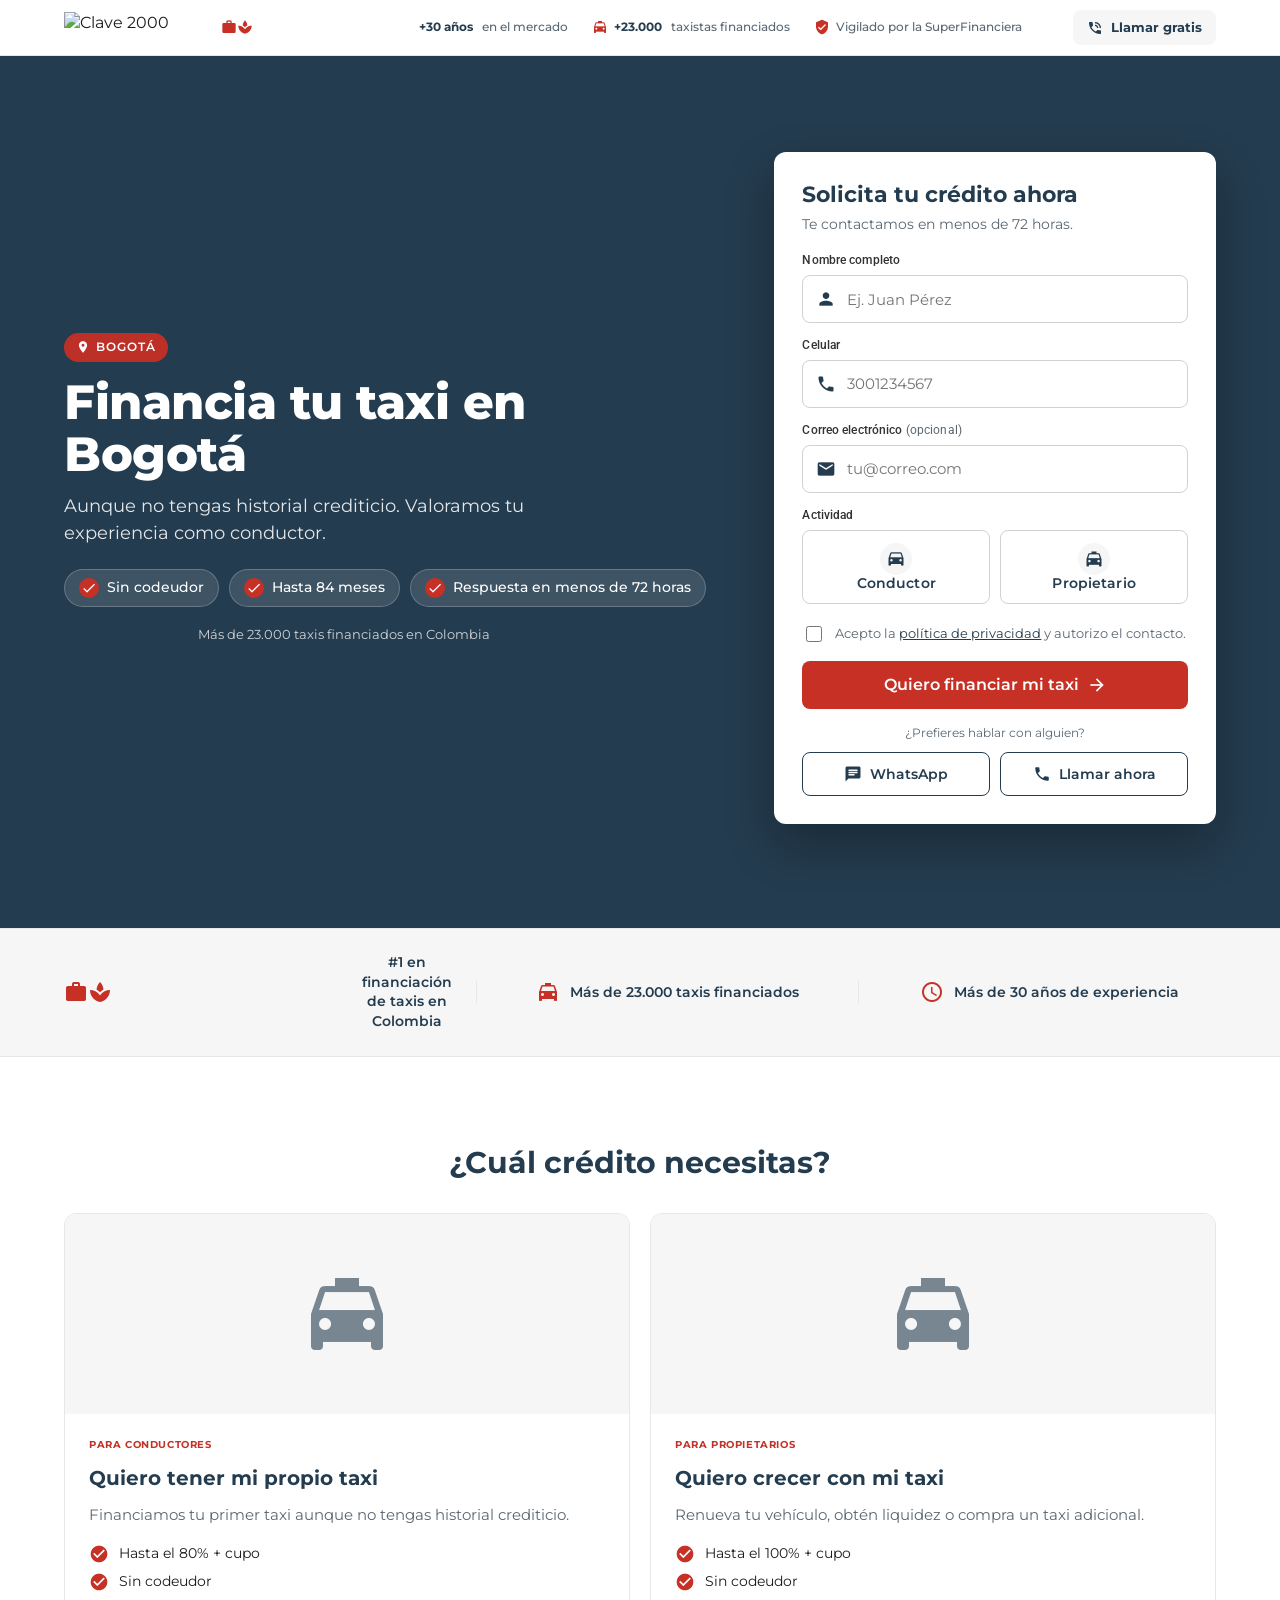
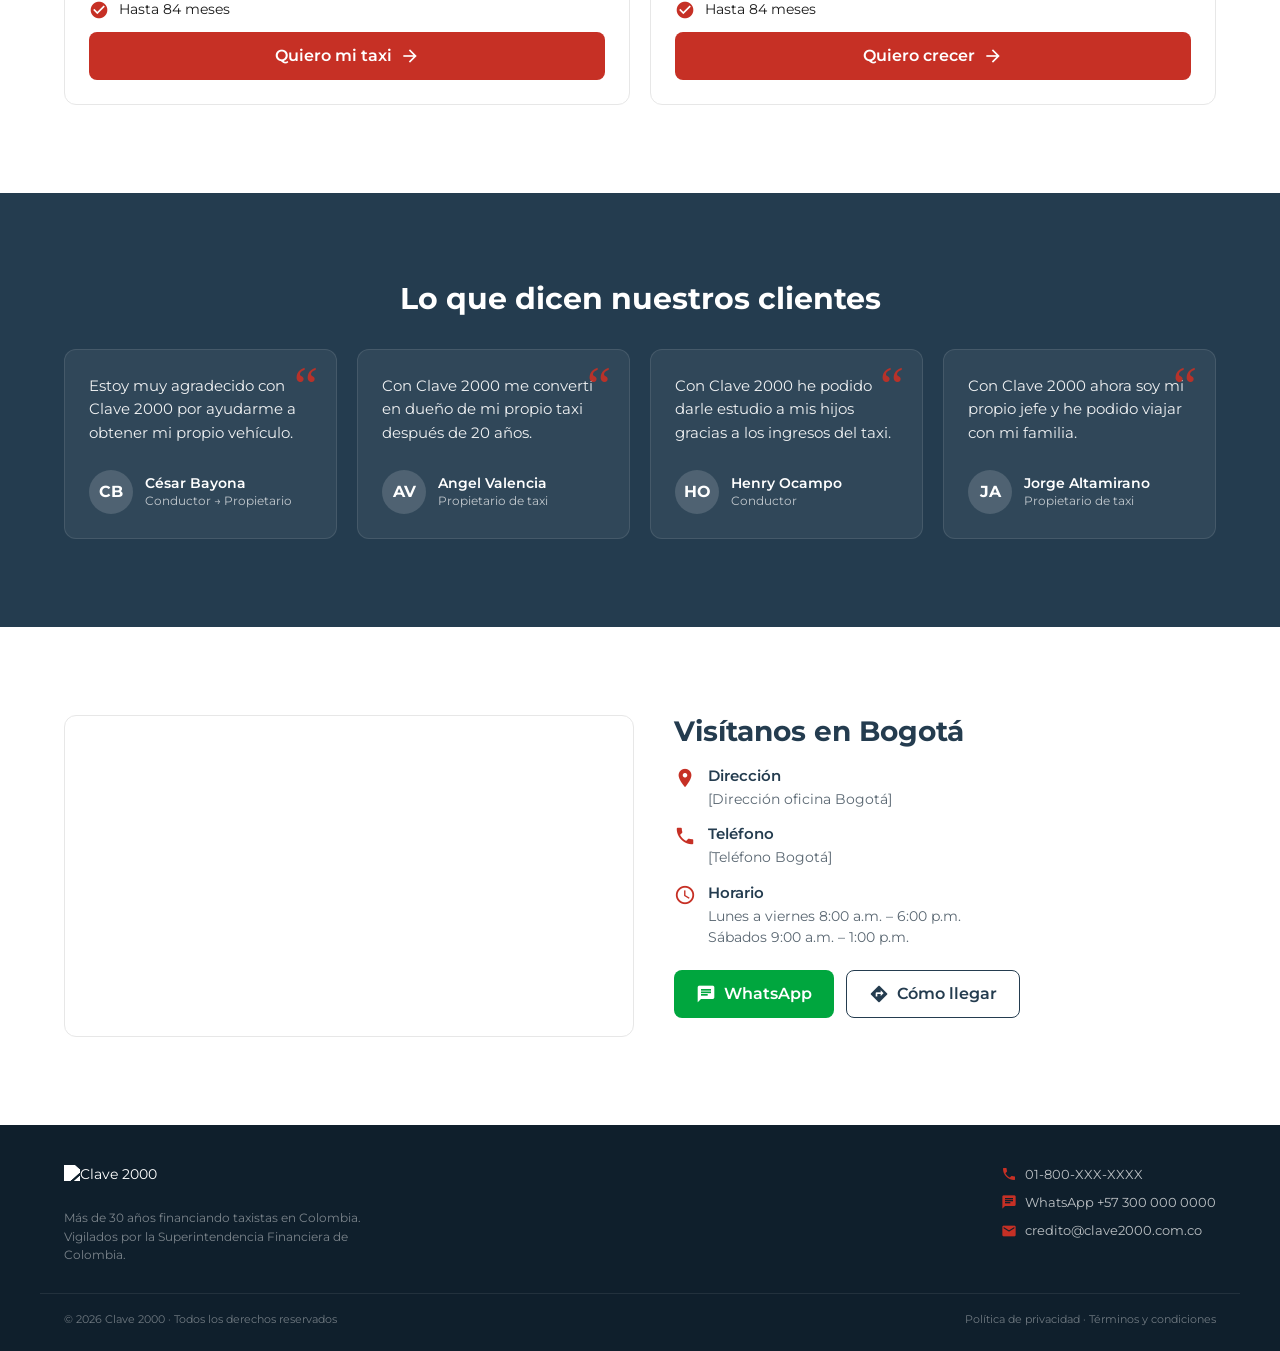
==== commit d9c14bc6: "ajust header y footer" ====
--- a/landing-taxistas-bogota-v1.html
+++ b/landing-taxistas-bogota-v1.html
@@ -135,75 +135,53 @@
 }
 
 /* =========================================================
-   NAVBAR
+   TRUSTBAR (header)
    ========================================================= */
-.navbar{
+.trustbar{
   position:sticky;
   top:0;
-  z-index:50;
-  height:var(--h-navbar);
+  z-index:90;
+  height:56px;
   background:#fff;
   border-bottom:1px solid var(--c-border);
 }
-.navbar .container{
+.trustbar-inner{
+  max-width:var(--container);
+  margin:0 auto;
   height:100%;
+  padding:0 var(--gutter);
   display:flex;
   align-items:center;
   justify-content:space-between;
   gap:16px;
 }
-.nav-logo img{height:38px;width:auto}
-.nav-links{
-  display:flex;
-  gap:28px;
-  list-style:none;
-  margin:0;
-  padding:0;
-  font-size:14px;
+.trustbar-logo{display:flex;align-items:center}
+.trustbar-logo img{height:32px;width:auto;display:block}
+.trustbar-mid{
+  display:flex;
+  align-items:center;
+  gap:24px;
+  font-size:12px;
+  color:var(--c-text-muted);
   font-weight:500;
+}
+.trustbar-mid .item{display:flex;align-items:center;gap:6px}
+.trustbar-mid .item .material-icons{font-size:16px;color:var(--c-red)}
+.trustbar-mid .item strong{color:var(--c-navy);font-weight:700}
+.trustbar-cta{
+  display:flex;
+  align-items:center;
+  gap:8px;
+  background:var(--c-bg-soft);
   color:var(--c-navy);
-}
-.nav-links a:hover{color:var(--c-red)}
-.nav-right{display:flex;align-items:center;gap:14px}
-.nav-social{display:flex;gap:10px;color:var(--c-navy)}
-.nav-social a{
-  width:34px;height:34px;
-  display:inline-flex;align-items:center;justify-content:center;
-  border-radius:50%;
-  border:1px solid var(--c-border);
+  padding:8px 14px;
+  border-radius:var(--r-button);
+  font-size:13px;
+  font-weight:700;
   transition:background .15s ease, color .15s ease;
 }
-.nav-social a:hover{background:var(--c-navy);color:#fff;border-color:var(--c-navy)}
-
-.nav-pay{
-  display:inline-flex;
-  align-items:center;
-  gap:6px;
-  padding:0 18px;
-  height:40px;
-  border-radius:var(--r-button);
-  background:var(--c-red);
-  color:#fff;
-  font-weight:600;
-  font-size:14px;
-}
-.nav-pay:hover{background:var(--c-red-hover)}
-.nav-wa-mobile{
-  display:none;
-  align-items:center;
-  justify-content:center;
-  width:40px;height:40px;
-  background:var(--c-whatsapp);
-  color:#fff;
-  border-radius:50%;
-}
-.nav-burger{
-  display:none;
-  width:40px;height:40px;
-  align-items:center;justify-content:center;
-  border-radius:8px;
-  color:var(--c-navy);
-}
+.trustbar-cta:hover{background:var(--c-navy);color:#fff}
+.trustbar-cta .material-icons{font-size:16px}
 
 /* =========================================================
    HERO
@@ -697,41 +675,61 @@
 .oficina-cta{display:flex;gap:12px;flex-wrap:wrap}
 
 /* =========================================================
-   FOOTER
+   FOOTER (compact)
    ========================================================= */
 .footer{
-  background:#1A2C3B;
-  color:rgba(255,255,255,0.85);
-  padding:48px 0 24px;
+  background:#0F1F2C;
+  padding:40px 0 24px;
   font-size:14px;
 }
-.footer-grid{
-  display:grid;
-  grid-template-columns:1fr;
+.footer-inner{
+  max-width:var(--container);
+  margin:0 auto;
+  padding:0 var(--gutter);
+  display:flex;
+  justify-content:space-between;
+  align-items:flex-start;
   gap:32px;
-  margin-bottom:32px;
-}
-.footer h4{
-  color:#fff;
-  font-size:14px;
-  font-weight:700;
-  margin:0 0 14px;
-  text-transform:uppercase;
-  letter-spacing:0.05em;
-}
-.footer ul{list-style:none;margin:0;padding:0;display:flex;flex-direction:column;gap:8px}
-.footer a:hover{color:var(--c-red)}
-.footer-logo img{height:36px;margin-bottom:14px;filter:brightness(0) invert(1)}
+  flex-wrap:wrap;
+}
+.footer-brand .logo{margin-bottom:10px}
+.footer-brand .logo img{height:34px;filter:brightness(0) invert(1)}
+.footer-brand p{
+  font-size:12px;
+  color:rgba(255,255,255,0.45);
+  line-height:1.55;
+  max-width:340px;
+  margin:0;
+}
+.footer-contact{
+  display:flex;
+  flex-direction:column;
+  gap:10px;
+  font-size:13px;
+}
+.footer-contact a{
+  color:rgba(255,255,255,0.72);
+  display:flex;
+  align-items:center;
+  gap:8px;
+  transition:color .15s ease;
+}
+.footer-contact a:hover{color:#fff}
+.footer-contact a .material-icons{font-size:16px;color:var(--c-red)}
 .footer-bottom{
-  border-top:1px solid rgba(255,255,255,0.12);
-  padding-top:18px;
-  font-size:12px;
-  color:rgba(255,255,255,0.55);
+  max-width:var(--container);
+  margin:28px auto 0;
+  padding:18px var(--gutter) 0;
+  border-top:1px solid rgba(255,255,255,0.08);
+  font-size:11px;
+  color:rgba(255,255,255,0.4);
   display:flex;
   justify-content:space-between;
   flex-wrap:wrap;
-  gap:10px;
-}
+  gap:8px;
+}
+.footer-bottom a{color:rgba(255,255,255,0.4)}
+.footer-bottom a:hover{color:rgba(255,255,255,0.75)}
 
 /* Sticky WhatsApp mobile */
 .fab-wa{
@@ -765,7 +763,6 @@
   .testi-grid{grid-template-columns:1fr 1fr}
   .oficina-grid{grid-template-columns:1.05fr 1fr;gap:40px}
   .alt-contact .alt-row{grid-template-columns:1fr 1fr}
-  .footer-grid{grid-template-columns:1.4fr 1fr 1fr 1fr}
 }
 
 @media (min-width:1024px){
@@ -782,9 +779,9 @@
 }
 
 @media (max-width:767px){
-  .nav-links,.nav-social,.nav-pay{display:none}
-  .nav-burger{display:inline-flex}
-  .nav-wa-mobile{display:inline-flex}
+  .trustbar{height:52px}
+  .trustbar-mid{display:none}
+  .trustbar-cta{padding:6px 12px;font-size:12px}
   .fab-wa{display:inline-flex}
   .hero-inner{padding:36px 0 40px;min-height:360px}
   .hero h1{font-size:30px}
@@ -801,39 +798,33 @@
 <!-- =========================================================
      NAVBAR
      ========================================================= -->
-<header class="navbar" role="banner">
-  <div class="container">
-    <a class="nav-logo" href="https://www.clave2000.com.co/" aria-label="Ir al inicio de Clave 2000">
+<header class="trustbar" role="banner">
+  <div class="trustbar-inner">
+    <a href="https://www.clave2000.com.co/" class="trustbar-logo" aria-label="Ir al inicio de Clave 2000">
       <img src="https://www.clave2000.com.co/wp-content/uploads/2026/03/LOGO-C2K-02.svg" alt="Clave 2000" />
     </a>
 
-    <nav aria-label="Menú principal">
-      <ul class="nav-links">
-        <li><a href="https://www.clave2000.com.co/nosotros/">Nosotros</a></li>
-        <li><a href="https://www.clave2000.com.co/creditos/">Créditos</a></li>
-        <li><a href="https://www.clave2000.com.co/blog/">Blog</a></li>
-        <li><a href="https://www.clave2000.com.co/contacto/">Contacto</a></li>
-      </ul>
-    </nav>
-
-    <div class="nav-right">
-      <div class="nav-social" aria-label="Redes sociales">
-        <a href="#" aria-label="Facebook"><span class="material-icons" style="font-size:18px">facebook</span></a>
-        <a href="#" aria-label="Instagram"><span class="material-icons" style="font-size:18px">photo_camera</span></a>
+    <div class="trustbar-mid" aria-label="Garantías de confianza">
+      <div class="item">
+        <span class="material-icons">workspace_premium</span>
+        <strong>+30 años</strong>&nbsp;en el mercado
       </div>
-      <a class="nav-pay" href="https://www.clave2000.com.co/paga-aqui/">
-        <span class="material-icons" style="font-size:18px">payments</span> Paga aquí
-      </a>
-      <!-- TODO_CLIENTE: reemplazar el número placeholder por el número real de WhatsApp Bogotá -->
-      <a class="nav-wa-mobile"
-         href="https://wa.me/57XXXXXXXXXX?text=Hola%2C%20quiero%20información%20sobre%20crédito%20para%20mi%20taxi%20en%20Bogotá"
-         aria-label="WhatsApp Clave 2000">
-        <span class="material-icons" style="font-size:22px">chat</span>
-      </a>
-      <button class="nav-burger" aria-label="Abrir menú" type="button">
-        <span class="material-icons">menu</span>
-      </button>
+      <div class="item">
+        <span class="material-icons">local_taxi</span>
+        <strong>+23.000</strong>&nbsp;taxistas financiados
+      </div>
+      <div class="item">
+        <span class="material-icons">verified_user</span>
+        Vigilado por la SuperFinanciera
+      </div>
     </div>
+
+    <!-- TODO_CLIENTE: número real de la línea gratuita Bogotá -->
+    <!-- GTM: dispatch event 'click_telefono_header' on click -->
+    <a href="tel:+57XXXXXXXXXX" class="trustbar-cta">
+      <span class="material-icons">phone_in_talk</span>
+      <span>Llamar gratis</span>
+    </a>
   </div>
 </header>
 
@@ -1197,50 +1188,29 @@
      FOOTER
      ========================================================= -->
 <footer class="footer" role="contentinfo">
-  <div class="container">
-    <div class="footer-grid">
-      <div>
-        <div class="footer-logo">
-          <img src="https://www.clave2000.com.co/wp-content/uploads/2026/03/LOGO-C2K-02.svg" alt="Clave 2000" />
-        </div>
-        <p style="color:rgba(255,255,255,0.7);font-size:13px;max-width:280px;margin:0">
-          Más de 30 años financiando taxis y vehículos productivos en Colombia.
-        </p>
+  <div class="footer-inner">
+    <div class="footer-brand">
+      <div class="logo">
+        <img src="https://www.clave2000.com.co/wp-content/uploads/2026/03/LOGO-C2K-02.svg" alt="Clave 2000" />
       </div>
-
-      <div>
-        <h4>Créditos</h4>
-        <ul>
-          <li><a href="#productos">Crédito para conductores</a></li>
-          <li><a href="#productos">Crédito para propietarios</a></li>
-          <li><a href="https://www.clave2000.com.co/creditos/">Ver todos los créditos</a></li>
-        </ul>
-      </div>
-
-      <div>
-        <h4>Empresa</h4>
-        <ul>
-          <li><a href="https://www.clave2000.com.co/nosotros/">Nosotros</a></li>
-          <li><a href="https://www.clave2000.com.co/blog/">Blog</a></li>
-          <li><a href="https://www.clave2000.com.co/politicas-de-privacidad/">Política de privacidad</a></li>
-        </ul>
-      </div>
-
-      <div>
-        <h4>Contáctanos</h4>
-        <ul>
-          <li><strong style="color:#fff">Bogotá</strong></li>
-          <li>Cali · Sede principal</li>
-          <li>Medellín</li>
-          <li>Cartagena</li>
-          <li>Barranquilla</li>
-        </ul>
-      </div>
+      <p>Más de 30 años financiando taxistas en Colombia. Vigilados por la Superintendencia Financiera de Colombia.</p>
     </div>
 
-    <div class="footer-bottom">
-      <span>© <span id="yr"></span> Clave 2000. Todos los derechos reservados.</span>
-      <span>Vigilada Superintendencia Financiera de Colombia</span>
+    <div class="footer-contact">
+      <!-- TODO_CLIENTE: número real de la línea gratuita -->
+      <a href="tel:+57XXXXXXXXXX"><span class="material-icons">phone</span>01-800-XXX-XXXX</a>
+      <!-- TODO_CLIENTE: número real de WhatsApp Bogotá -->
+      <a href="https://wa.me/57XXXXXXXXXX" target="_blank" rel="noopener"><span class="material-icons">chat</span>WhatsApp +57 300 000 0000</a>
+      <!-- TODO_CLIENTE: correo de contacto -->
+      <a href="mailto:credito@clave2000.com.co"><span class="material-icons">mail</span>credito@clave2000.com.co</a>
+    </div>
+  </div>
+
+  <div class="footer-bottom">
+    <div>© <span id="yr"></span> Clave 2000 · Todos los derechos reservados</div>
+    <div>
+      <a href="https://www.clave2000.com.co/politicas-de-privacidad/">Política de privacidad</a> ·
+      <a href="https://www.clave2000.com.co/terminos-y-condiciones/">Términos y condiciones</a>
     </div>
   </div>
 </footer>
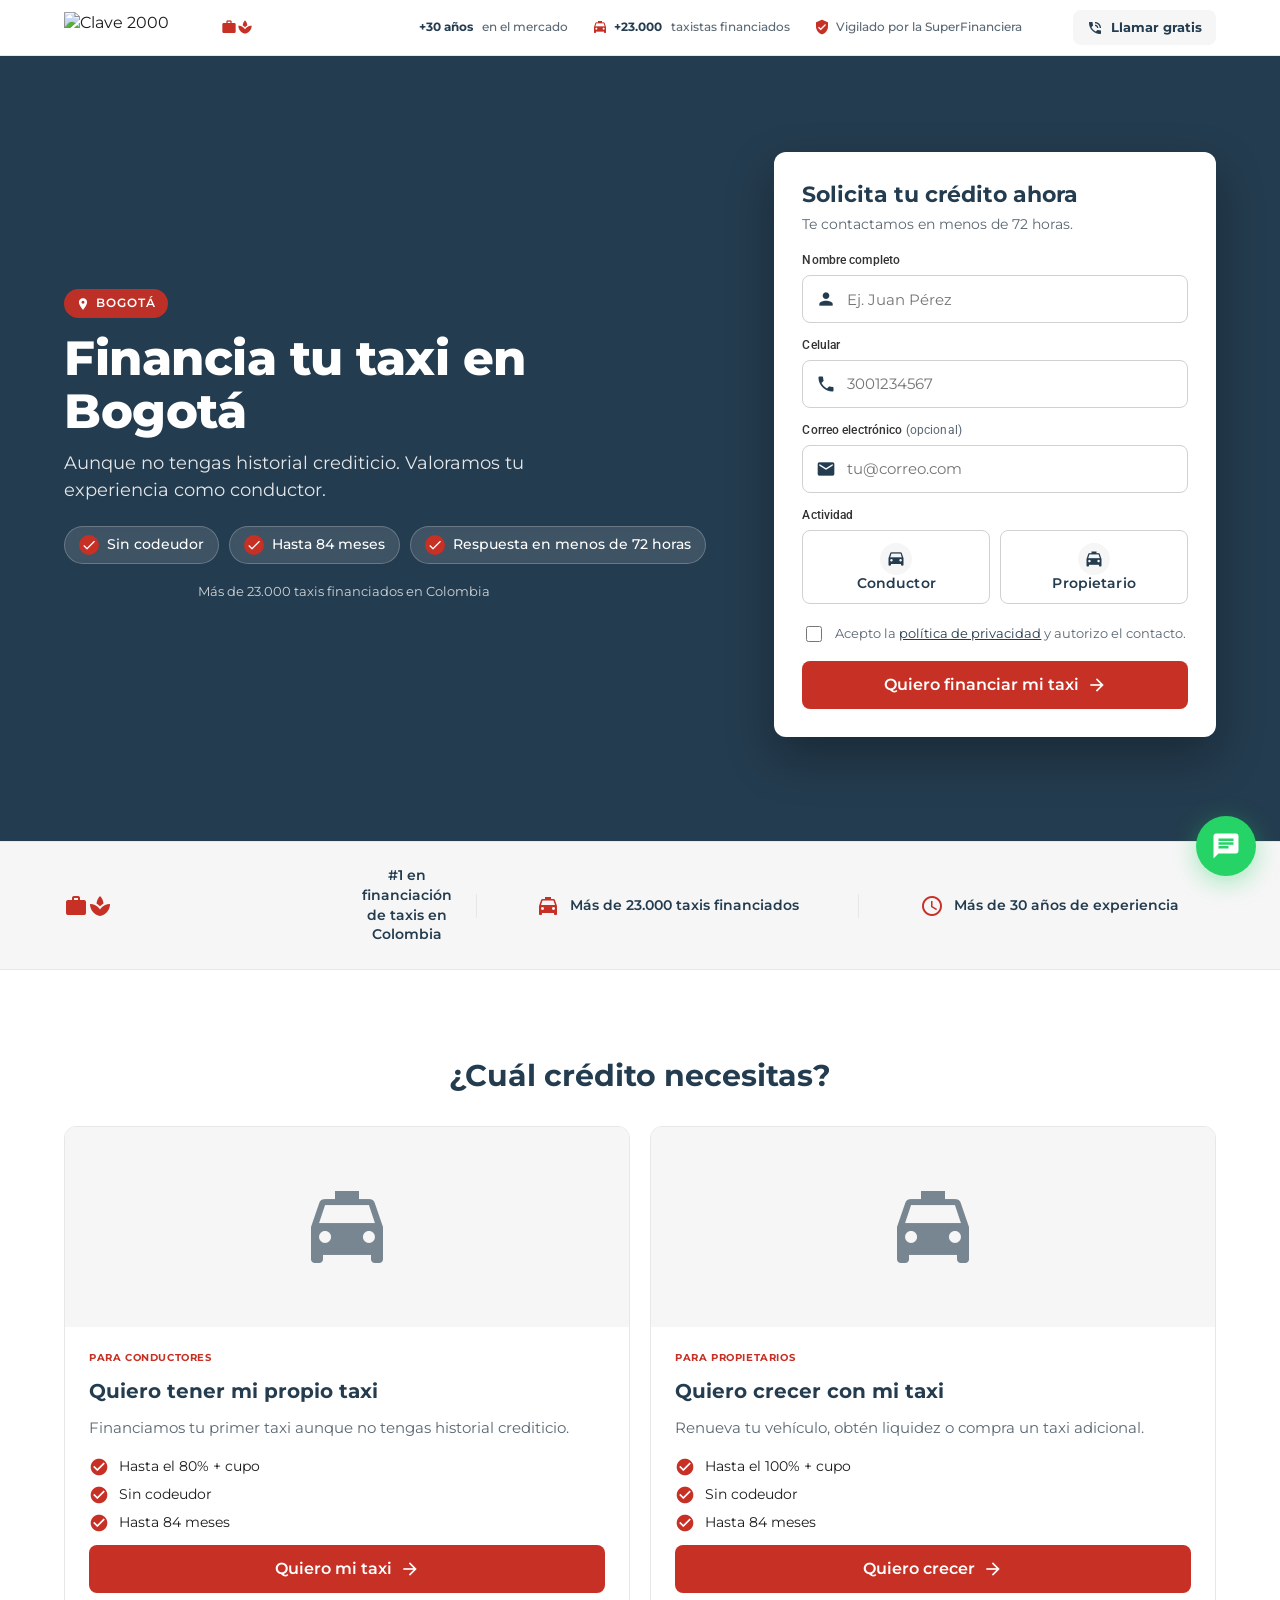
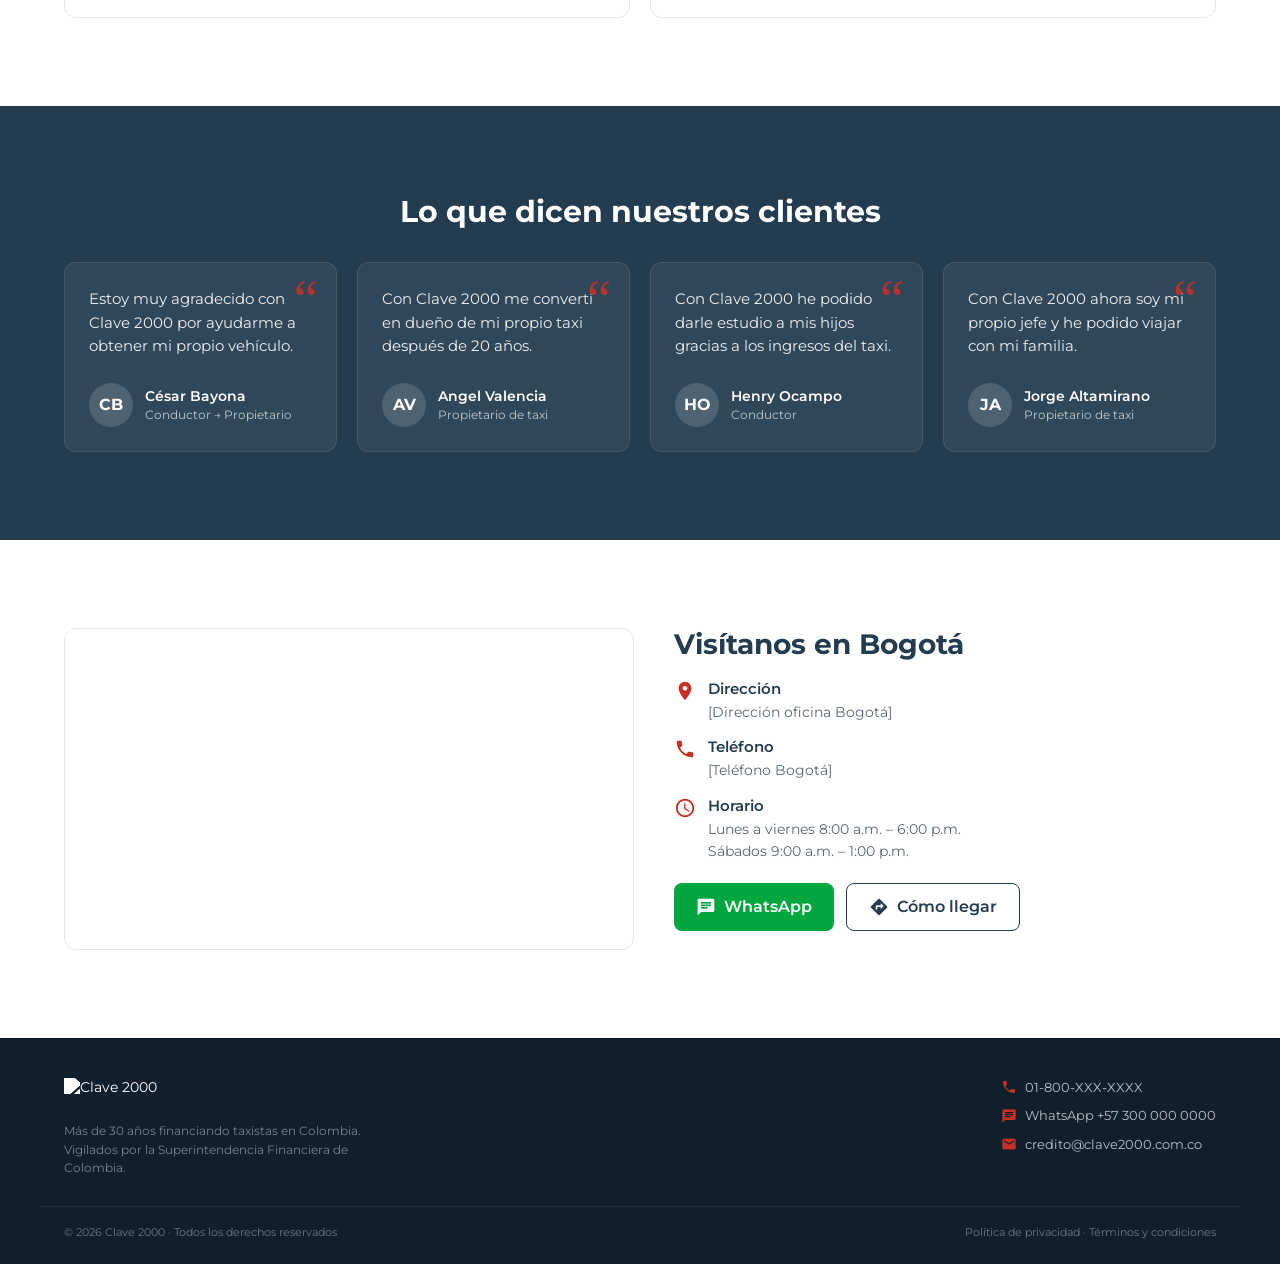
==== commit 6fe6c3a2: "se quita sección de llamar y hablar del formulario y se agrega sticky en vista mobile" ====
--- a/landing-taxistas-bogota-v1.html
+++ b/landing-taxistas-bogota-v1.html
@@ -369,22 +369,6 @@
 .check input{margin-top:2px;accent-color:var(--c-red);width:16px;height:16px}
 .check a{color:var(--c-navy);text-decoration:underline}
 
-.alt-contact{
-  margin-top:16px;
-  text-align:center;
-}
-.alt-contact .alt-label{
-  font-size:12px;
-  color:var(--c-text-muted);
-  margin-bottom:10px;
-}
-.alt-contact .alt-row{
-  display:grid;
-  grid-template-columns:1fr 1fr;
-  gap:10px;
-}
-.alt-contact .btn{height:42px;font-size:14px;padding:0 12px}
-
 /* Radio cards (Actividad) */
 .radio-group{
   display:grid;
@@ -731,21 +715,55 @@
 .footer-bottom a{color:rgba(255,255,255,0.4)}
 .footer-bottom a:hover{color:rgba(255,255,255,0.75)}
 
-/* Sticky WhatsApp mobile */
-.fab-wa{
+/* WhatsApp floating button (desktop + mobile) */
+.wa-float{
   position:fixed;
-  right:16px;
-  bottom:16px;
-  width:56px;height:56px;
+  right:24px;
+  bottom:24px;
+  width:60px;height:60px;
   border-radius:50%;
-  background:var(--c-whatsapp);
+  background:#25D366;
   color:#fff;
+  display:flex;
+  align-items:center;justify-content:center;
+  box-shadow:0 6px 24px rgba(37,211,102,0.40);
+  z-index:75;
+  transition:transform .2s ease;
+}
+.wa-float:hover{transform:scale(1.08)}
+.wa-float .material-icons{font-size:30px}
+
+/* Sticky mobile CTA — vuelve al formulario al hacer scroll */
+.sticky-cta{
+  position:fixed;
+  left:0;right:0;bottom:0;
+  background:#fff;
+  padding:10px 14px;
+  box-shadow:0 -4px 16px rgba(0,0,0,0.15);
+  border-top:1px solid var(--c-border);
+  z-index:80;
   display:none;
-  align-items:center;justify-content:center;
-  box-shadow:0 10px 24px rgba(0,166,62,0.35);
-  z-index:60;
-}
-.fab-wa .material-icons{font-size:30px}
+  transform:translateY(110%);
+  transition:transform .25s ease;
+}
+.sticky-cta.is-visible{transform:translateY(0)}
+.sticky-cta button{
+  width:100%;
+  height:48px;
+  border-radius:var(--r-button);
+  background:var(--c-red);
+  color:#fff;
+  font-weight:700;
+  font-size:15px;
+  font-family:var(--font-display);
+  display:flex;
+  align-items:center;
+  justify-content:center;
+  gap:8px;
+  box-shadow:0 4px 14px rgba(198,48,37,0.30);
+}
+.sticky-cta button:active{background:var(--c-red-dark)}
+.sticky-cta .material-icons{font-size:18px}
 
 /* =========================================================
    BREAKPOINTS
@@ -762,7 +780,6 @@
   .cards{grid-template-columns:1fr 1fr}
   .testi-grid{grid-template-columns:1fr 1fr}
   .oficina-grid{grid-template-columns:1.05fr 1fr;gap:40px}
-  .alt-contact .alt-row{grid-template-columns:1fr 1fr}
 }
 
 @media (min-width:1024px){
@@ -782,7 +799,10 @@
   .trustbar{height:52px}
   .trustbar-mid{display:none}
   .trustbar-cta{padding:6px 12px;font-size:12px}
-  .fab-wa{display:inline-flex}
+  .sticky-cta{display:block}
+  .wa-float{bottom:84px;right:14px;width:52px;height:52px}
+  .wa-float .material-icons{font-size:26px}
+  body{padding-bottom:72px}
   .hero-inner{padding:36px 0 40px;min-height:360px}
   .hero h1{font-size:30px}
   .form-card{padding:22px;margin:0}
@@ -935,23 +955,6 @@
               <span class="material-icons">arrow_forward</span>
             </button>
           </form>
-
-          <div class="alt-contact">
-            <div class="alt-label">¿Prefieres hablar con alguien?</div>
-            <div class="alt-row">
-              <!-- TODO_CLIENTE: número real de WhatsApp Bogotá -->
-              <!-- GTM: dispatch event 'click_whatsapp_hero' on click -->
-              <a class="btn btn-outline" id="wa-hero"
-                 href="https://wa.me/57XXXXXXXXXX?text=Hola%2C%20quiero%20información%20sobre%20crédito%20para%20mi%20taxi%20en%20Bogotá">
-                <span class="material-icons" style="font-size:18px">chat</span> WhatsApp
-              </a>
-              <!-- TODO_CLIENTE: teléfono real oficina Bogotá -->
-              <!-- GTM: dispatch event 'click_telefono_hero' on click -->
-              <a class="btn btn-outline" id="tel-hero" href="tel:+57XXXXXXXXXX">
-                <span class="material-icons" style="font-size:18px">phone</span> Llamar ahora
-              </a>
-            </div>
-          </div>
         </div>
 
         <!-- Estado de éxito -->
@@ -1215,31 +1218,67 @@
   </div>
 </footer>
 
-<!-- FAB de WhatsApp mobile -->
+<!-- WhatsApp floating button (desktop + mobile, esquina inferior derecha) -->
 <!-- TODO_CLIENTE: número real de WhatsApp Bogotá -->
-<!-- GTM: dispatch event 'click_whatsapp_fab' on click -->
-<a class="fab-wa"
+<!-- GTM: dispatch event 'click_whatsapp_float' on click -->
+<a class="wa-float"
    href="https://wa.me/57XXXXXXXXXX?text=Hola%2C%20quiero%20información%20sobre%20crédito%20para%20mi%20taxi%20en%20Bogotá"
+   target="_blank" rel="noopener"
    aria-label="Contactar por WhatsApp">
   <span class="material-icons">chat</span>
 </a>
 
+<!-- Sticky CTA mobile: aparece al hacer scroll y devuelve al formulario -->
+<!-- GTM: dispatch event 'click_sticky_cta_mobile' on click -->
+<div class="sticky-cta" id="sticky-cta" aria-hidden="true">
+  <button type="button" id="sticky-cta-btn">
+    <span class="material-icons">edit</span>
+    Solicitar mi crédito
+  </button>
+</div>
+
 <script>
 (function(){
   document.getElementById('yr').textContent = new Date().getFullYear();
+
+  function scrollToForm(){
+    var target = document.getElementById('form-card');
+    if(!target) return;
+    target.scrollIntoView({behavior:'smooth', block:'start'});
+    var firstInput = target.querySelector('input,select');
+    if(firstInput) setTimeout(function(){firstInput.focus();}, 600);
+  }
 
   // Scroll suave a formulario desde CTAs de productos
   document.querySelectorAll('[data-scroll-to-form]').forEach(function(el){
     el.addEventListener('click', function(e){
       e.preventDefault();
-      var target = document.getElementById('form-card');
-      if(target){
-        target.scrollIntoView({behavior:'smooth', block:'start'});
-        var firstInput = target.querySelector('input,select');
-        if(firstInput) setTimeout(function(){firstInput.focus();}, 600);
-      }
+      scrollToForm();
     });
   });
+
+  // Sticky CTA mobile: aparece cuando el formulario sale de la vista
+  var stickyCta = document.getElementById('sticky-cta');
+  var stickyBtn = document.getElementById('sticky-cta-btn');
+  var formCardEl = document.getElementById('form-card');
+
+  if(stickyCta && stickyBtn && formCardEl && 'IntersectionObserver' in window){
+    var io = new IntersectionObserver(function(entries){
+      entries.forEach(function(entry){
+        var visible = entry.isIntersecting && entry.intersectionRatio > 0.1;
+        stickyCta.classList.toggle('is-visible', !visible);
+        stickyCta.setAttribute('aria-hidden', visible ? 'true' : 'false');
+      });
+    }, {threshold:[0, 0.1, 0.5]});
+    io.observe(formCardEl);
+
+    stickyBtn.addEventListener('click', function(){
+      if(window.dataLayer){
+        window.dataLayer.push({event:'click_sticky_cta_mobile', ciudad:'bogota'});
+      }
+      scrollToForm();
+    });
+  }
 
   // Validación + envío del formulario
   var form = document.getElementById('lead-form');
